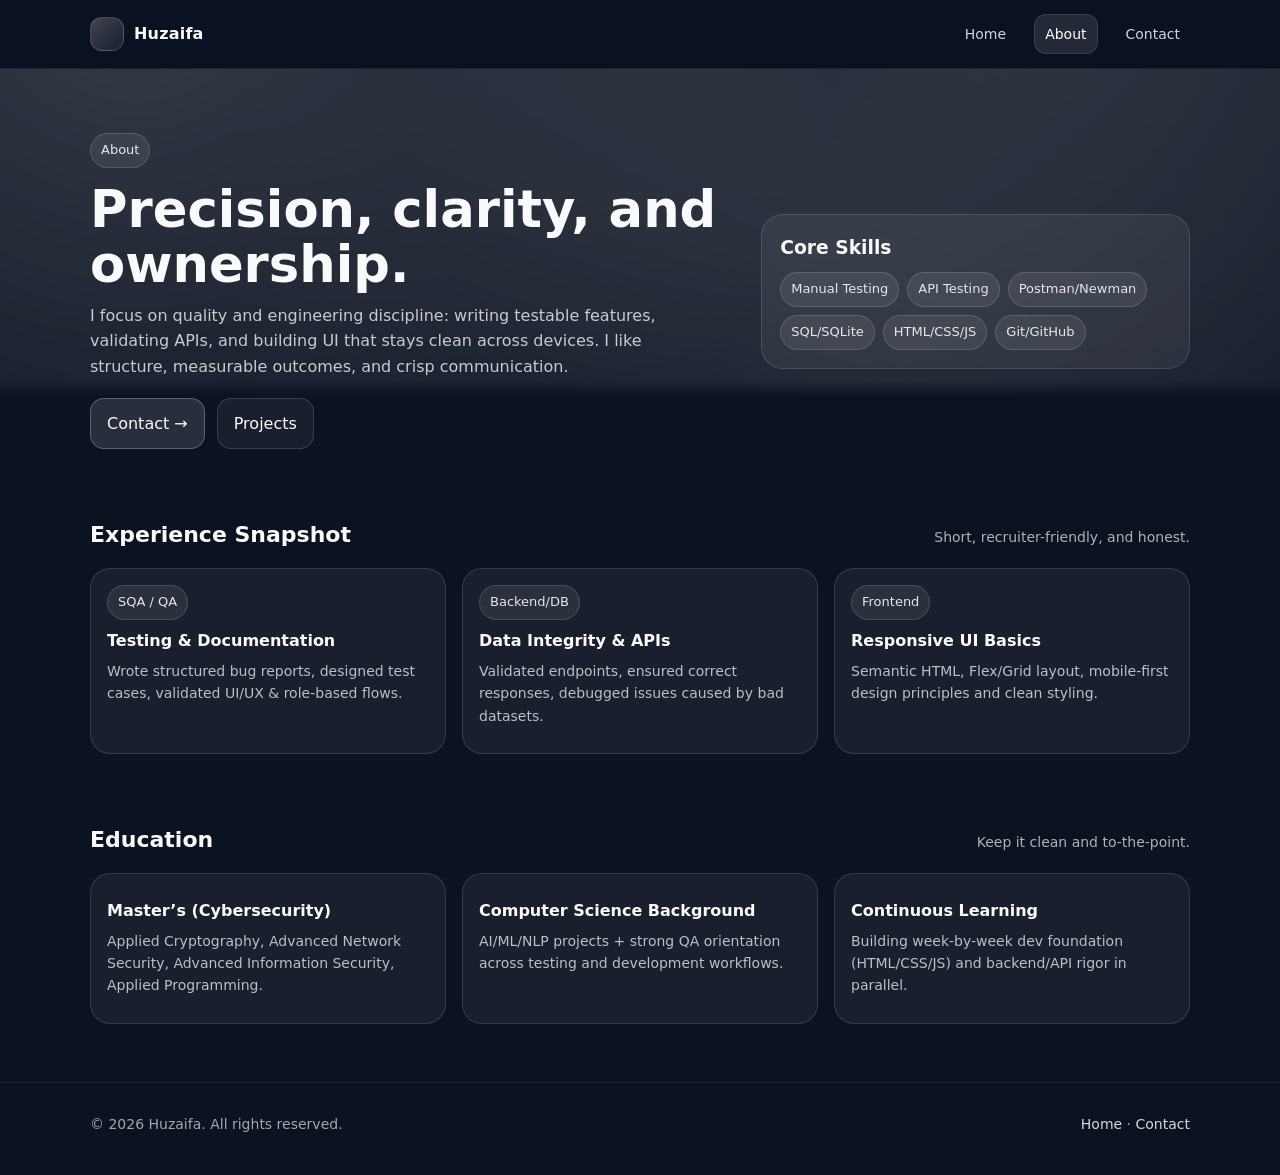
==== portfolio/about.html @ 1365af67 "Initial commit: portfolio website" ====
<!DOCTYPE html>
<html lang="en">
<head>
  <meta charset="UTF-8" />
  <meta name="viewport" content="width=device-width, initial-scale=1.0" />
  <title>About | Huzaifa</title>
  <link rel="stylesheet" href="css/style.css" />
</head>
<body>

<header class="site-header">
  <div class="container nav">
    <a class="brand" href="index.html">
      <span class="brand-badge" aria-hidden="true"></span>
      <span>Huzaifa</span>
    </a>

    <button class="menu-btn" data-menu-btn aria-label="Toggle menu">Menu</button>

    <nav class="nav-links" data-nav-links aria-label="Primary">
      <a href="index.html" data-nav-link>Home</a>
      <a href="about.html" data-nav-link>About</a>
      <a href="contact.html" data-nav-link>Contact</a>
    </nav>
  </div>
</header>

<main>
  <section class="hero">
    <div class="container hero-grid">
      <div>
        <span class="pill">About</span>
        <h1>Precision, clarity, and ownership.</h1>
        <p>
          I focus on quality and engineering discipline: writing testable features, validating APIs, and building UI
          that stays clean across devices. I like structure, measurable outcomes, and crisp communication.
        </p>
        <div class="hero-actions">
          <a class="btn primary" href="contact.html">Contact →</a>
          <a class="btn" href="index.html#projects">Projects</a>
        </div>
      </div>

      <aside class="hero-card">
        <h3 style="margin:0 0 10px; color:#f9fafb;">Core Skills</h3>
        <div class="tags">
          <span class="pill">Manual Testing</span>
          <span class="pill">API Testing</span>
          <span class="pill">Postman/Newman</span>
          <span class="pill">SQL/SQLite</span>
          <span class="pill">HTML/CSS/JS</span>
          <span class="pill">Git/GitHub</span>
        </div>
      </aside>
    </div>
  </section>

  <section class="section">
    <div class="container">
      <div class="section-title">
        <h2>Experience Snapshot</h2>
        <p>Short, recruiter-friendly, and honest.</p>
      </div>

      <div class="grid">
        <article class="card">
          <span class="pill">SQA / QA</span>
          <h3>Testing & Documentation</h3>
          <p>Wrote structured bug reports, designed test cases, validated UI/UX & role-based flows.</p>
        </article>

        <article class="card">
          <span class="pill">Backend/DB</span>
          <h3>Data Integrity & APIs</h3>
          <p>Validated endpoints, ensured correct responses, debugged issues caused by bad datasets.</p>
        </article>

        <article class="card">
          <span class="pill">Frontend</span>
          <h3>Responsive UI Basics</h3>
          <p>Semantic HTML, Flex/Grid layout, mobile-first design principles and clean styling.</p>
        </article>
      </div>
    </div>
  </section>

  <section class="section">
    <div class="container">
      <div class="section-title">
        <h2>Education</h2>
        <p>Keep it clean and to-the-point.</p>
      </div>

      <div class="grid">
        <div class="card">
          <h3>Master’s (Cybersecurity) </h3>
          <p> Applied Cryptography, Advanced Network Security, Advanced Information Security, Applied Programming.</p>
        </div>
        <div class="card">
          <h3>Computer Science Background</h3>
          <p>AI/ML/NLP projects + strong QA orientation across testing and development workflows.</p>
        </div>
        <div class="card">
          <h3>Continuous Learning</h3>
          <p>Building week-by-week dev foundation (HTML/CSS/JS) and backend/API rigor in parallel.</p>
        </div>
      </div>
    </div>
  </section>
</main>

<footer class="footer">
  <div class="container footer-row">
    <span>© <span id="year"></span> Huzaifa. All rights reserved.</span>
    <span>
      <a href="index.html">Home</a> ·
      <a href="contact.html">Contact</a>
    </span>
  </div>
</footer>

<script src="js/main.js"></script>
<script>
  document.getElementById("year").textContent = new Date().getFullYear();
</script>
</body>
</html>
---- portfolio/css/style.css ----
/* ---------- Base Reset ---------- */
* { box-sizing: border-box; }
html { scroll-behavior: smooth; }
body {
  margin: 0;
  font-family: ui-sans-serif, system-ui, -apple-system, Segoe UI, Roboto, Arial, "Apple Color Emoji", "Segoe UI Emoji";
  color: #111827;              /* slate-900 */
  background: #0b1220;          /* deep navy */
  line-height: 1.6;
}

a { color: inherit; text-decoration: none; }
img { max-width: 100%; display: block; }

/* ---------- Layout Helpers ---------- */
.container {
  width: min(1100px, 92%);
  margin: 0 auto;
}

.btn {
  display: inline-flex;
  align-items: center;
  gap: 10px;
  padding: 12px 16px;
  border-radius: 14px;
  border: 1px solid rgba(255,255,255,0.14);
  background: rgba(255,255,255,0.06);
  color: #f9fafb;
  transition: transform 0.15s ease, background 0.15s ease, border 0.15s ease;
}
.btn:hover { transform: translateY(-1px); background: rgba(255,255,255,0.10); border-color: rgba(255,255,255,0.22); }
.btn.primary {
  background: rgba(255,255,255,0.12);
  border-color: rgba(255,255,255,0.24);
}

.pill {
  display: inline-block;
  padding: 6px 10px;
  border-radius: 999px;
  background: rgba(255,255,255,0.08);
  border: 1px solid rgba(255,255,255,0.14);
  color: #e5e7eb;
  font-size: 13px;
}

/* ---------- Header / Nav ---------- */
.site-header {
  position: sticky;
  top: 0;
  z-index: 50;
  background: rgba(11, 18, 32, 0.75);
  backdrop-filter: blur(10px);
  border-bottom: 1px solid rgba(255,255,255,0.08);
}

.nav {
  display: flex;
  align-items: center;
  justify-content: space-between;
  padding: 14px 0;
}

.brand {
  display: flex;
  align-items: center;
  gap: 10px;
  color: #f9fafb;
  font-weight: 700;
  letter-spacing: 0.2px;
}
.brand-badge {
  width: 34px; height: 34px;
  border-radius: 12px;
  background: linear-gradient(135deg, rgba(255,255,255,0.22), rgba(255,255,255,0.06));
  border: 1px solid rgba(255,255,255,0.16);
}

.nav-links {
  display: flex;
  gap: 18px;
  align-items: center;
}
.nav-links a {
  color: rgba(249,250,251,0.84);
  font-size: 14px;
  padding: 8px 10px;
  border-radius: 12px;
}
.nav-links a:hover {
  background: rgba(255,255,255,0.06);
  color: #fff;
}
.nav-links a.active {
  background: rgba(255,255,255,0.10);
  color: #fff;
  border: 1px solid rgba(255,255,255,0.10);
}

.menu-btn {
  display: none;
  color: #f9fafb;
  border: 1px solid rgba(255,255,255,0.14);
  background: rgba(255,255,255,0.06);
  padding: 10px 12px;
  border-radius: 12px;
}

/* ---------- Hero ---------- */
.hero {
  position: relative;
  padding: 64px 0 34px;
  overflow: hidden;
}
.hero::before {
  content: "";
  position: absolute;
  inset: -200px -200px auto -200px;
  height: 520px;
  background:
    radial-gradient(circle at 20% 20%, rgba(255,255,255,0.20), transparent 50%),
    radial-gradient(circle at 80% 10%, rgba(255,255,255,0.14), transparent 55%),
    radial-gradient(circle at 60% 70%, rgba(255,255,255,0.10), transparent 55%);
  filter: blur(6px);
  opacity: 0.9;
}

.hero-grid {
  position: relative;
  display: grid;
  grid-template-columns: 1.2fr 0.8fr;
  gap: 28px;
  align-items: center;
}

.hero h1 {
  margin: 14px 0 10px;
  font-size: clamp(34px, 4vw, 52px);
  line-height: 1.08;
  color: #f9fafb;
}
.hero p {
  margin: 0 0 18px;
  color: rgba(229,231,235,0.85);
  font-size: 16px;
  max-width: 60ch;
}

.hero-actions {
  display: flex;
  gap: 12px;
  flex-wrap: wrap;
  margin-top: 18px;
}

.hero-card {
  border-radius: 22px;
  border: 1px solid rgba(255,255,255,0.12);
  background: rgba(255,255,255,0.06);
  padding: 18px;
}
.profile {
  display: grid;
  gap: 12px;
}
.avatar {
  width: 84px; height: 84px;
  border-radius: 24px;
  background: linear-gradient(135deg, rgba(255,255,255,0.22), rgba(255,255,255,0.06));
  border: 1px solid rgba(255,255,255,0.16);
}
.profile strong { color: #f9fafb; }
.profile span { color: rgba(229,231,235,0.85); font-size: 14px; }

.stats {
  display: grid;
  grid-template-columns: repeat(3, 1fr);
  gap: 10px;
  margin-top: 12px;
}
.stat {
  padding: 10px;
  border-radius: 16px;
  border: 1px solid rgba(255,255,255,0.10);
  background: rgba(255,255,255,0.04);
}
.stat b { display: block; color: #f9fafb; font-size: 16px; }
.stat small { color: rgba(229,231,235,0.78); }

/* ---------- Sections ---------- */
.section {
  padding: 34px 0;
}
.section-title {
  display: flex;
  align-items: baseline;
  justify-content: space-between;
  gap: 14px;
  margin-bottom: 16px;
}
.section-title h2 {
  margin: 0;
  color: #f9fafb;
  font-size: 22px;
}
.section-title p {
  margin: 0;
  color: rgba(229,231,235,0.75);
  font-size: 14px;
}

/* ---------- Cards / Grid ---------- */
.grid {
  display: grid;
  grid-template-columns: repeat(3, 1fr);
  gap: 16px;
}
.card {
  border-radius: 20px;
  border: 1px solid rgba(255,255,255,0.12);
  background: rgba(255,255,255,0.06);
  padding: 16px;
  transition: transform 0.15s ease, border 0.15s ease, background 0.15s ease;
}
.card:hover {
  transform: translateY(-2px);
  border-color: rgba(255,255,255,0.20);
  background: rgba(255,255,255,0.08);
}
.card h3 {
  margin: 8px 0 6px;
  color: #f9fafb;
  font-size: 16px;
}
.card p {
  margin: 0 0 10px;
  color: rgba(229,231,235,0.80);
  font-size: 14px;
}
.tags {
  display: flex;
  flex-wrap: wrap;
  gap: 8px;
}

/* ---------- Contact Form ---------- */
.form {
  display: grid;
  gap: 12px;
  max-width: 620px;
}
.input {
  display: grid;
  gap: 6px;
}
label {
  color: rgba(229,231,235,0.85);
  font-size: 14px;
}
input, textarea {
  width: 100%;
  border-radius: 14px;
  border: 1px solid rgba(255,255,255,0.14);
  background: rgba(255,255,255,0.05);
  color: #f9fafb;
  padding: 12px 12px;
  outline: none;
}
input:focus, textarea:focus {
  border-color: rgba(255,255,255,0.26);
  background: rgba(255,255,255,0.07);
}
textarea { min-height: 120px; resize: vertical; }

/* ---------- Footer ---------- */
.footer {
  padding: 30px 0 40px;
  border-top: 1px solid rgba(255,255,255,0.08);
  margin-top: 24px;
  color: rgba(229,231,235,0.70);
  font-size: 14px;
}
.footer-row {
  display: flex;
  align-items: center;
  justify-content: space-between;
  gap: 10px;
  flex-wrap: wrap;
}
.footer a { color: rgba(249,250,251,0.85); }
.footer a:hover { color: #fff; }

/* ---------- Responsive ---------- */
@media (max-width: 900px) {
  .hero-grid { grid-template-columns: 1fr; }
  .grid { grid-template-columns: repeat(2, 1fr); }
}

@media (max-width: 640px) {
  .grid { grid-template-columns: 1fr; }
  .nav-links { display: none; }
  .menu-btn { display: inline-flex; }

  .nav-links.open {
    display: flex;
    position: absolute;
    top: 62px;
    right: 4%;
    left: 4%;
    flex-direction: column;
    background: rgba(11,18,32,0.95);
    border: 1px solid rgba(255,255,255,0.10);
    border-radius: 18px;
    padding: 10px;
  }
}
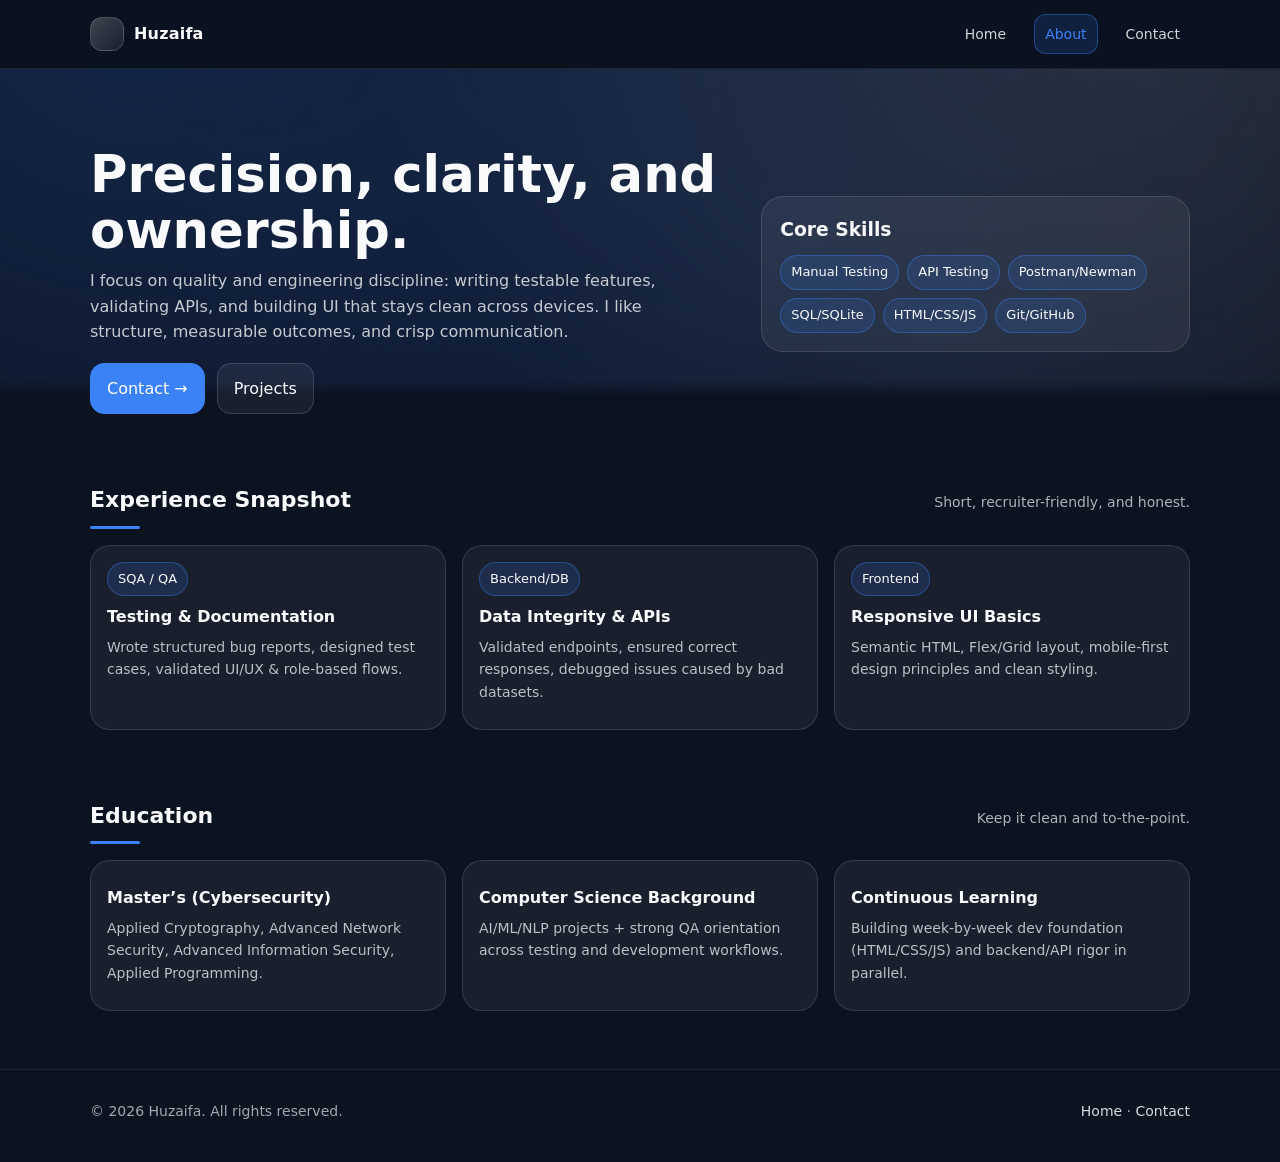
==== commit 0bbe834a: "UI: remove hero label, add typewriter headline" ====
--- a/portfolio/about.html
+++ b/portfolio/about.html
@@ -29,8 +29,7 @@
   <section class="hero">
     <div class="container hero-grid">
       <div>
-        <span class="pill">About</span>
-        <h1>Precision, clarity, and ownership.</h1>
+        <h1 data-typewriter>Precision, clarity, and ownership.</h1>
         <p>
           I focus on quality and engineering discipline: writing testable features, validating APIs, and building UI
           that stays clean across devices. I like structure, measurable outcomes, and crisp communication.
--- a/portfolio/css/style.css
+++ b/portfolio/css/style.css
@@ -1,11 +1,35 @@
+/* ===============================
+   BRAND COLOR SYSTEM — BLUE TECH
+================================= */
+
+:root {
+  /* Backgrounds */
+  --bg-primary: #0B1220;      /* Deep navy */
+  --bg-secondary: #111827;    /* Card background */
+  --bg-elevated: #1F2937;     /* Slight elevation */
+
+  /* Accent */
+  --accent-primary: #3B82F6;  /* Main blue */
+  --accent-hover: #2563EB;    /* Darker hover */
+  --accent-soft: rgba(59,130,246,0.15);
+
+  /* Text */
+  --text-primary: #F9FAFB;
+  --text-secondary: #D1D5DB;
+  --text-muted: #9CA3AF;
+
+  /* Borders */
+  --border-soft: rgba(255,255,255,0.08);
+  --border-accent: rgba(59,130,246,0.4);
+}
 /* ---------- Base Reset ---------- */
 * { box-sizing: border-box; }
 html { scroll-behavior: smooth; }
 body {
   margin: 0;
-  font-family: ui-sans-serif, system-ui, -apple-system, Segoe UI, Roboto, Arial, "Apple Color Emoji", "Segoe UI Emoji";
-  color: #111827;              /* slate-900 */
-  background: #0b1220;          /* deep navy */
+  font-family: ui-sans-serif, system-ui, -apple-system;
+  background: var(--bg-primary);
+  color: var(--text-primary);
   line-height: 1.6;
 }
 
@@ -31,18 +55,53 @@
 }
 .btn:hover { transform: translateY(-1px); background: rgba(255,255,255,0.10); border-color: rgba(255,255,255,0.22); }
 .btn.primary {
-  background: rgba(255,255,255,0.12);
-  border-color: rgba(255,255,255,0.24);
+  background: var(--accent-primary);
+  border: 1px solid var(--accent-primary);
+  color: #fff;
+}
+
+.btn.primary:hover {
+  background: var(--accent-hover);
+  border-color: var(--accent-hover);
 }
 
 .pill {
   display: inline-block;
   padding: 6px 10px;
   border-radius: 999px;
-  background: rgba(255,255,255,0.08);
-  border: 1px solid rgba(255,255,255,0.14);
-  color: #e5e7eb;
+
+  background: var(--accent-soft);
+  border: 1px solid var(--border-accent);
+  color: var(--text-primary);
+
   font-size: 13px;
+  font-weight: 500;
+}
+
+/* ---------- Direct Links (Contact) ---------- */
+.direct { display: grid; gap: 10px; }
+
+.direct-item{
+  display: flex;
+  gap: 10px;
+  align-items: center;
+  flex-wrap: wrap;     /* prevents overlap on small screens */
+}
+
+.direct-label{
+  color: rgba(229,231,235,0.85);
+}
+
+.pill-link{
+  display: inline-flex;
+  align-items: center;
+  max-width: 100%;
+  word-break: break-word;   /* allows long URLs to wrap */
+}
+
+.pill-link:hover{
+  background: rgba(255,255,255,0.12);
+  border-color: rgba(255,255,255,0.22);
 }
 
 /* ---------- Header / Nav ---------- */
@@ -93,9 +152,9 @@
   color: #fff;
 }
 .nav-links a.active {
-  background: rgba(255,255,255,0.10);
-  color: #fff;
-  border: 1px solid rgba(255,255,255,0.10);
+  background: var(--accent-soft);
+  color: var(--accent-primary);
+  border: 1px solid var(--border-accent);
 }
 
 .menu-btn {
@@ -113,15 +172,16 @@
   padding: 64px 0 34px;
   overflow: hidden;
 }
+
 .hero::before {
   content: "";
   position: absolute;
   inset: -200px -200px auto -200px;
   height: 520px;
   background:
-    radial-gradient(circle at 20% 20%, rgba(255,255,255,0.20), transparent 50%),
+    radial-gradient(circle at 20% 20%, rgba(59,130,246,0.22), transparent 55%),
     radial-gradient(circle at 80% 10%, rgba(255,255,255,0.14), transparent 55%),
-    radial-gradient(circle at 60% 70%, rgba(255,255,255,0.10), transparent 55%);
+    radial-gradient(circle at 60% 70%, rgba(59,130,246,0.12), transparent 60%);
   filter: blur(6px);
   opacity: 0.9;
 }
@@ -160,15 +220,23 @@
   background: rgba(255,255,255,0.06);
   padding: 18px;
 }
+
 .profile {
   display: grid;
   gap: 12px;
 }
 .avatar {
-  width: 84px; height: 84px;
+  width: 100px;
+  height: 100px;
   border-radius: 24px;
-  background: linear-gradient(135deg, rgba(255,255,255,0.22), rgba(255,255,255,0.06));
+  overflow: hidden; /* IMPORTANT: keeps image inside rounded shape */
   border: 1px solid rgba(255,255,255,0.16);
+}
+
+.avatar img {
+  width: 100%;
+  height: 100%;
+  object-fit: cover; /* prevents stretching */
 }
 .profile strong { color: #f9fafb; }
 .profile span { color: rgba(229,231,235,0.85); font-size: 14px; }
@@ -188,6 +256,28 @@
 .stat b { display: block; color: #f9fafb; font-size: 16px; }
 .stat small { color: rgba(229,231,235,0.78); }
 
+/* ---------- Typewriter Effect ---------- */
+.typewriter{
+  position: relative;
+}
+
+.typewriter::after{
+  content: "";
+  display: inline-block;
+  width: 10px;
+  height: 1.05em;
+  margin-left: 6px;
+  background: var(--accent-primary);
+  vertical-align: -2px;
+  animation: blink 0.9s infinite;
+  border-radius: 2px;
+}
+
+@keyframes blink{
+  0%, 49% { opacity: 1; }
+  50%, 100% { opacity: 0; }
+}
+
 /* ---------- Sections ---------- */
 .section {
   padding: 34px 0;
@@ -204,12 +294,22 @@
   color: #f9fafb;
   font-size: 22px;
 }
+.section-title h2::after {
+  content: "";
+  display: block;
+  width: 50px;
+  height: 3px;
+  margin-top: 8px;
+  background: var(--accent-primary);
+  border-radius: 4px;
+}
 .section-title p {
   margin: 0;
   color: rgba(229,231,235,0.75);
   font-size: 14px;
 }
 
+
 /* ---------- Cards / Grid ---------- */
 .grid {
   display: grid;
@@ -223,10 +323,19 @@
   padding: 16px;
   transition: transform 0.15s ease, border 0.15s ease, background 0.15s ease;
 }
+/* Card Clickable */
+.card.clickable {
+  cursor: pointer;
+}
+
+.card.clickable:hover {
+  transform: translateY(-3px);
+}
+
 .card:hover {
-  transform: translateY(-2px);
-  border-color: rgba(255,255,255,0.20);
-  background: rgba(255,255,255,0.08);
+  transform: translateY(-3px);
+  border-color: var(--border-accent);
+  box-shadow: 0 8px 25px rgba(59,130,246,0.15);
 }
 .card h3 {
   margin: 8px 0 6px;
@@ -315,3 +424,34 @@
     padding: 10px;
   }
 }
+
+/* ---------- Project Links (buttons inside cards) ---------- */
+.card .links,
+.project-links {
+  display: flex;
+  gap: 10px;
+  flex-wrap: wrap;
+  margin-top: 10px;
+}
+
+.card .links a,
+.project-links a {
+  display: inline-flex;
+  align-items: center;
+  gap: 8px;
+  padding: 10px 12px;
+  border-radius: 12px;
+  border: 1px solid rgba(255,255,255,0.14);
+  background: rgba(255,255,255,0.06);
+  color: #f9fafb;
+  font-weight: 600;
+  font-size: 14px;
+  transition: transform 0.15s ease, background 0.15s ease, border 0.15s ease;
+}
+
+.card .links a:hover,
+.project-links a:hover {
+  transform: translateY(-1px);
+  background: rgba(255,255,255,0.10);
+  border-color: rgba(255,255,255,0.22);
+}
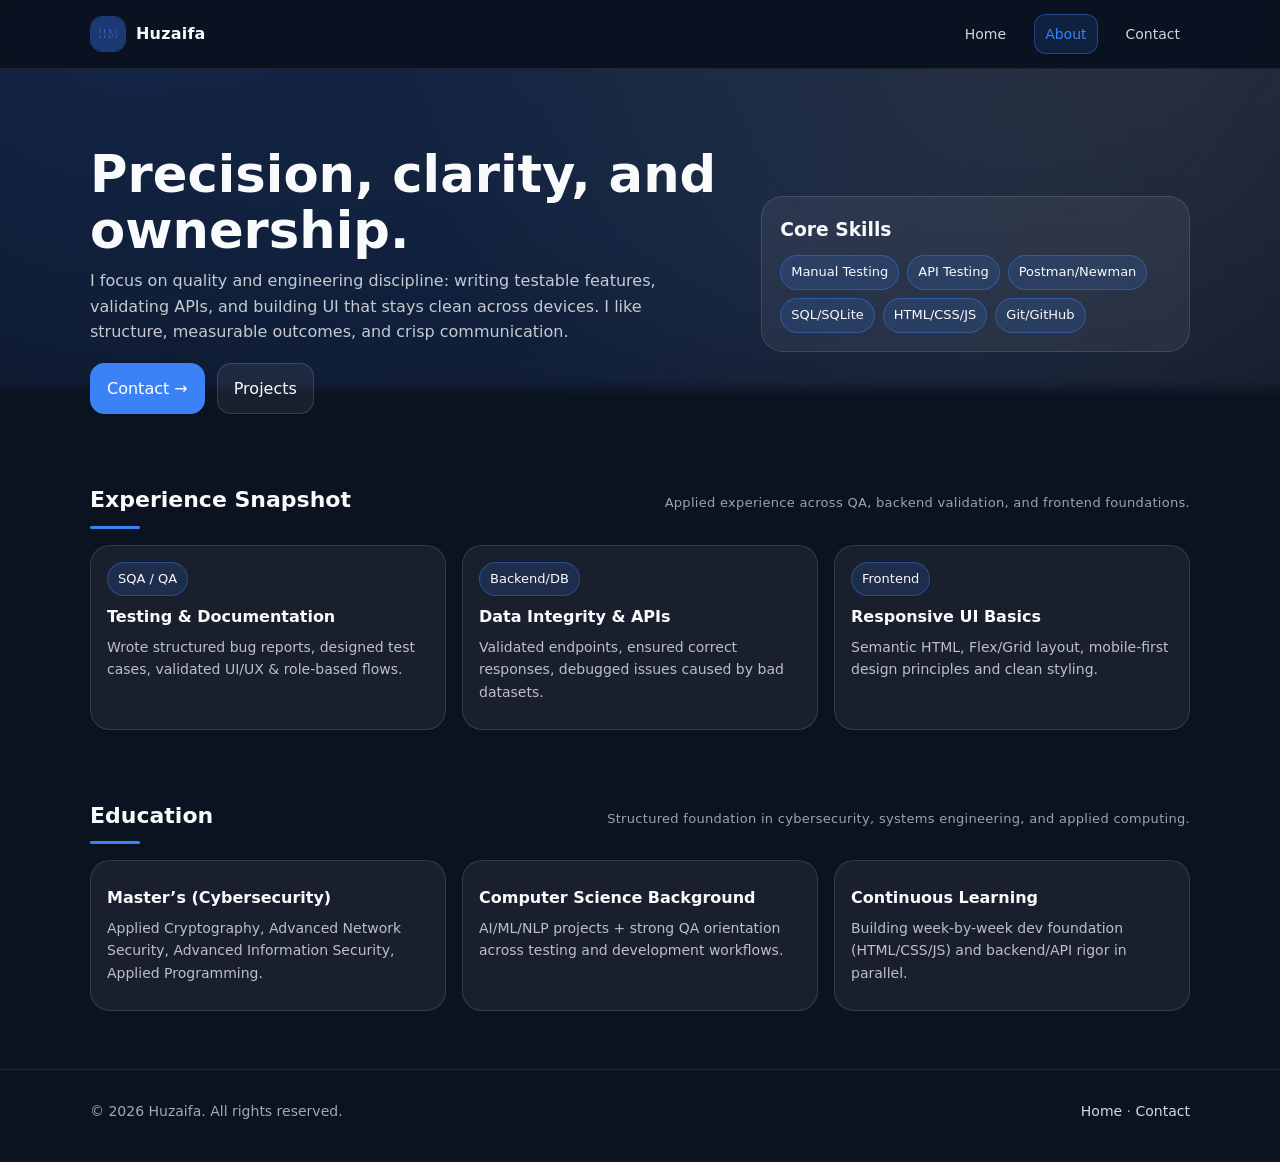
==== commit 1a8fe222: "UI Changes, Logo Added" ====
--- a/portfolio/about.html
+++ b/portfolio/about.html
@@ -1,126 +1,131 @@
 <!DOCTYPE html>
 <html lang="en">
+
 <head>
   <meta charset="UTF-8" />
   <meta name="viewport" content="width=device-width, initial-scale=1.0" />
   <title>About | Huzaifa</title>
   <link rel="stylesheet" href="css/style.css" />
 </head>
+
 <body>
 
-<header class="site-header">
-  <div class="container nav">
-    <a class="brand" href="index.html">
-      <span class="brand-badge" aria-hidden="true"></span>
-      <span>Huzaifa</span>
-    </a>
+  <header class="site-header">
+    <div class="container nav">
+      <a class="brand" href="index.html">
+        <div class="brand-badge">
+          <img src="assets/HuzLogo1.png" alt="Huzaifa Munir Logo" />
+        </div>
+        <span>Huzaifa</span>
+      </a>
 
-    <button class="menu-btn" data-menu-btn aria-label="Toggle menu">Menu</button>
+      <button class="menu-btn" data-menu-btn aria-label="Toggle menu">Menu</button>
 
-    <nav class="nav-links" data-nav-links aria-label="Primary">
-      <a href="index.html" data-nav-link>Home</a>
-      <a href="about.html" data-nav-link>About</a>
-      <a href="contact.html" data-nav-link>Contact</a>
-    </nav>
-  </div>
-</header>
+      <nav class="nav-links" data-nav-links aria-label="Primary">
+        <a href="index.html" data-nav-link>Home</a>
+        <a href="about.html" data-nav-link>About</a>
+        <a href="contact.html" data-nav-link>Contact</a>
+      </nav>
+    </div>
+  </header>
 
-<main>
-  <section class="hero">
-    <div class="container hero-grid">
-      <div>
-        <h1 data-typewriter>Precision, clarity, and ownership.</h1>
-        <p>
-          I focus on quality and engineering discipline: writing testable features, validating APIs, and building UI
-          that stays clean across devices. I like structure, measurable outcomes, and crisp communication.
-        </p>
-        <div class="hero-actions">
-          <a class="btn primary" href="contact.html">Contact →</a>
-          <a class="btn" href="index.html#projects">Projects</a>
+  <main>
+    <section class="hero">
+      <div class="container hero-grid">
+        <div>
+          <h1 data-typewriter>Precision, clarity, and ownership.</h1>
+          <p>
+            I focus on quality and engineering discipline: writing testable features, validating APIs, and building UI
+            that stays clean across devices. I like structure, measurable outcomes, and crisp communication.
+          </p>
+          <div class="hero-actions">
+            <a class="btn primary" href="contact.html">Contact →</a>
+            <a class="btn" href="index.html#projects">Projects</a>
+          </div>
+        </div>
+
+        <aside class="hero-card">
+          <h3 style="margin:0 0 10px; color:#f9fafb;">Core Skills</h3>
+          <div class="tags">
+            <span class="pill">Manual Testing</span>
+            <span class="pill">API Testing</span>
+            <span class="pill">Postman/Newman</span>
+            <span class="pill">SQL/SQLite</span>
+            <span class="pill">HTML/CSS/JS</span>
+            <span class="pill">Git/GitHub</span>
+          </div>
+        </aside>
+      </div>
+    </section>
+
+    <section class="section">
+      <div class="container">
+        <div class="section-title">
+          <h2>Experience Snapshot</h2>
+          <p>Applied experience across QA, backend validation, and frontend foundations.</p>
+        </div>
+
+        <div class="grid">
+          <article class="card">
+            <span class="pill">SQA / QA</span>
+            <h3>Testing & Documentation</h3>
+            <p>Wrote structured bug reports, designed test cases, validated UI/UX & role-based flows.</p>
+          </article>
+
+          <article class="card">
+            <span class="pill">Backend/DB</span>
+            <h3>Data Integrity & APIs</h3>
+            <p>Validated endpoints, ensured correct responses, debugged issues caused by bad datasets.</p>
+          </article>
+
+          <article class="card">
+            <span class="pill">Frontend</span>
+            <h3>Responsive UI Basics</h3>
+            <p>Semantic HTML, Flex/Grid layout, mobile-first design principles and clean styling.</p>
+          </article>
         </div>
       </div>
+    </section>
 
-      <aside class="hero-card">
-        <h3 style="margin:0 0 10px; color:#f9fafb;">Core Skills</h3>
-        <div class="tags">
-          <span class="pill">Manual Testing</span>
-          <span class="pill">API Testing</span>
-          <span class="pill">Postman/Newman</span>
-          <span class="pill">SQL/SQLite</span>
-          <span class="pill">HTML/CSS/JS</span>
-          <span class="pill">Git/GitHub</span>
+    <section class="section">
+      <div class="container">
+        <div class="section-title">
+          <h2>Education</h2>
+          <p>Structured foundation in cybersecurity, systems engineering, and applied computing.</p>
         </div>
-      </aside>
-    </div>
-  </section>
 
-  <section class="section">
-    <div class="container">
-      <div class="section-title">
-        <h2>Experience Snapshot</h2>
-        <p>Short, recruiter-friendly, and honest.</p>
-      </div>
-
-      <div class="grid">
-        <article class="card">
-          <span class="pill">SQA / QA</span>
-          <h3>Testing & Documentation</h3>
-          <p>Wrote structured bug reports, designed test cases, validated UI/UX & role-based flows.</p>
-        </article>
-
-        <article class="card">
-          <span class="pill">Backend/DB</span>
-          <h3>Data Integrity & APIs</h3>
-          <p>Validated endpoints, ensured correct responses, debugged issues caused by bad datasets.</p>
-        </article>
-
-        <article class="card">
-          <span class="pill">Frontend</span>
-          <h3>Responsive UI Basics</h3>
-          <p>Semantic HTML, Flex/Grid layout, mobile-first design principles and clean styling.</p>
-        </article>
-      </div>
-    </div>
-  </section>
-
-  <section class="section">
-    <div class="container">
-      <div class="section-title">
-        <h2>Education</h2>
-        <p>Keep it clean and to-the-point.</p>
-      </div>
-
-      <div class="grid">
-        <div class="card">
-          <h3>Master’s (Cybersecurity) </h3>
-          <p> Applied Cryptography, Advanced Network Security, Advanced Information Security, Applied Programming.</p>
-        </div>
-        <div class="card">
-          <h3>Computer Science Background</h3>
-          <p>AI/ML/NLP projects + strong QA orientation across testing and development workflows.</p>
-        </div>
-        <div class="card">
-          <h3>Continuous Learning</h3>
-          <p>Building week-by-week dev foundation (HTML/CSS/JS) and backend/API rigor in parallel.</p>
+        <div class="grid">
+          <div class="card">
+            <h3>Master’s (Cybersecurity) </h3>
+            <p> Applied Cryptography, Advanced Network Security, Advanced Information Security, Applied Programming.</p>
+          </div>
+          <div class="card">
+            <h3>Computer Science Background</h3>
+            <p>AI/ML/NLP projects + strong QA orientation across testing and development workflows.</p>
+          </div>
+          <div class="card">
+            <h3>Continuous Learning</h3>
+            <p>Building week-by-week dev foundation (HTML/CSS/JS) and backend/API rigor in parallel.</p>
+          </div>
         </div>
       </div>
+    </section>
+  </main>
+
+  <footer class="footer">
+    <div class="container footer-row">
+      <span>© <span id="year"></span> Huzaifa. All rights reserved.</span>
+      <span>
+        <a href="index.html">Home</a> ·
+        <a href="contact.html">Contact</a>
+      </span>
     </div>
-  </section>
-</main>
+  </footer>
 
-<footer class="footer">
-  <div class="container footer-row">
-    <span>© <span id="year"></span> Huzaifa. All rights reserved.</span>
-    <span>
-      <a href="index.html">Home</a> ·
-      <a href="contact.html">Contact</a>
-    </span>
-  </div>
-</footer>
+  <script src="js/main.js"></script>
+  <script>
+    document.getElementById("year").textContent = new Date().getFullYear();
+  </script>
+</body>
 
-<script src="js/main.js"></script>
-<script>
-  document.getElementById("year").textContent = new Date().getFullYear();
-</script>
-</body>
-</html>
+</html>
--- a/portfolio/css/style.css
+++ b/portfolio/css/style.css
@@ -121,6 +121,7 @@
   padding: 14px 0;
 }
 
+
 .brand {
   display: flex;
   align-items: center;
@@ -130,12 +131,26 @@
   letter-spacing: 0.2px;
 }
 .brand-badge {
-  width: 34px; height: 34px;
+  width: 36px;
+  height: 36px;
   border-radius: 12px;
-  background: linear-gradient(135deg, rgba(255,255,255,0.22), rgba(255,255,255,0.06));
-  border: 1px solid rgba(255,255,255,0.16);
-}
-
+  overflow: hidden;
+
+  /* Home button style border */
+  border: 1px solid var(--border-accent);
+
+  /* No background color */
+  background: transparent;
+
+  display: flex;
+  align-items: center;
+  justify-content: center;
+}
+.brand-badge img {
+  width: 100%;
+  height: 100%;
+  object-fit: cover;
+}
 .nav-links {
   display: flex;
   gap: 18px;
@@ -305,8 +320,9 @@
 }
 .section-title p {
   margin: 0;
-  color: rgba(229,231,235,0.75);
-  font-size: 14px;
+  color: var(--text-muted);
+  font-size: 13px;
+  letter-spacing: 0.3px;
 }
 
 
